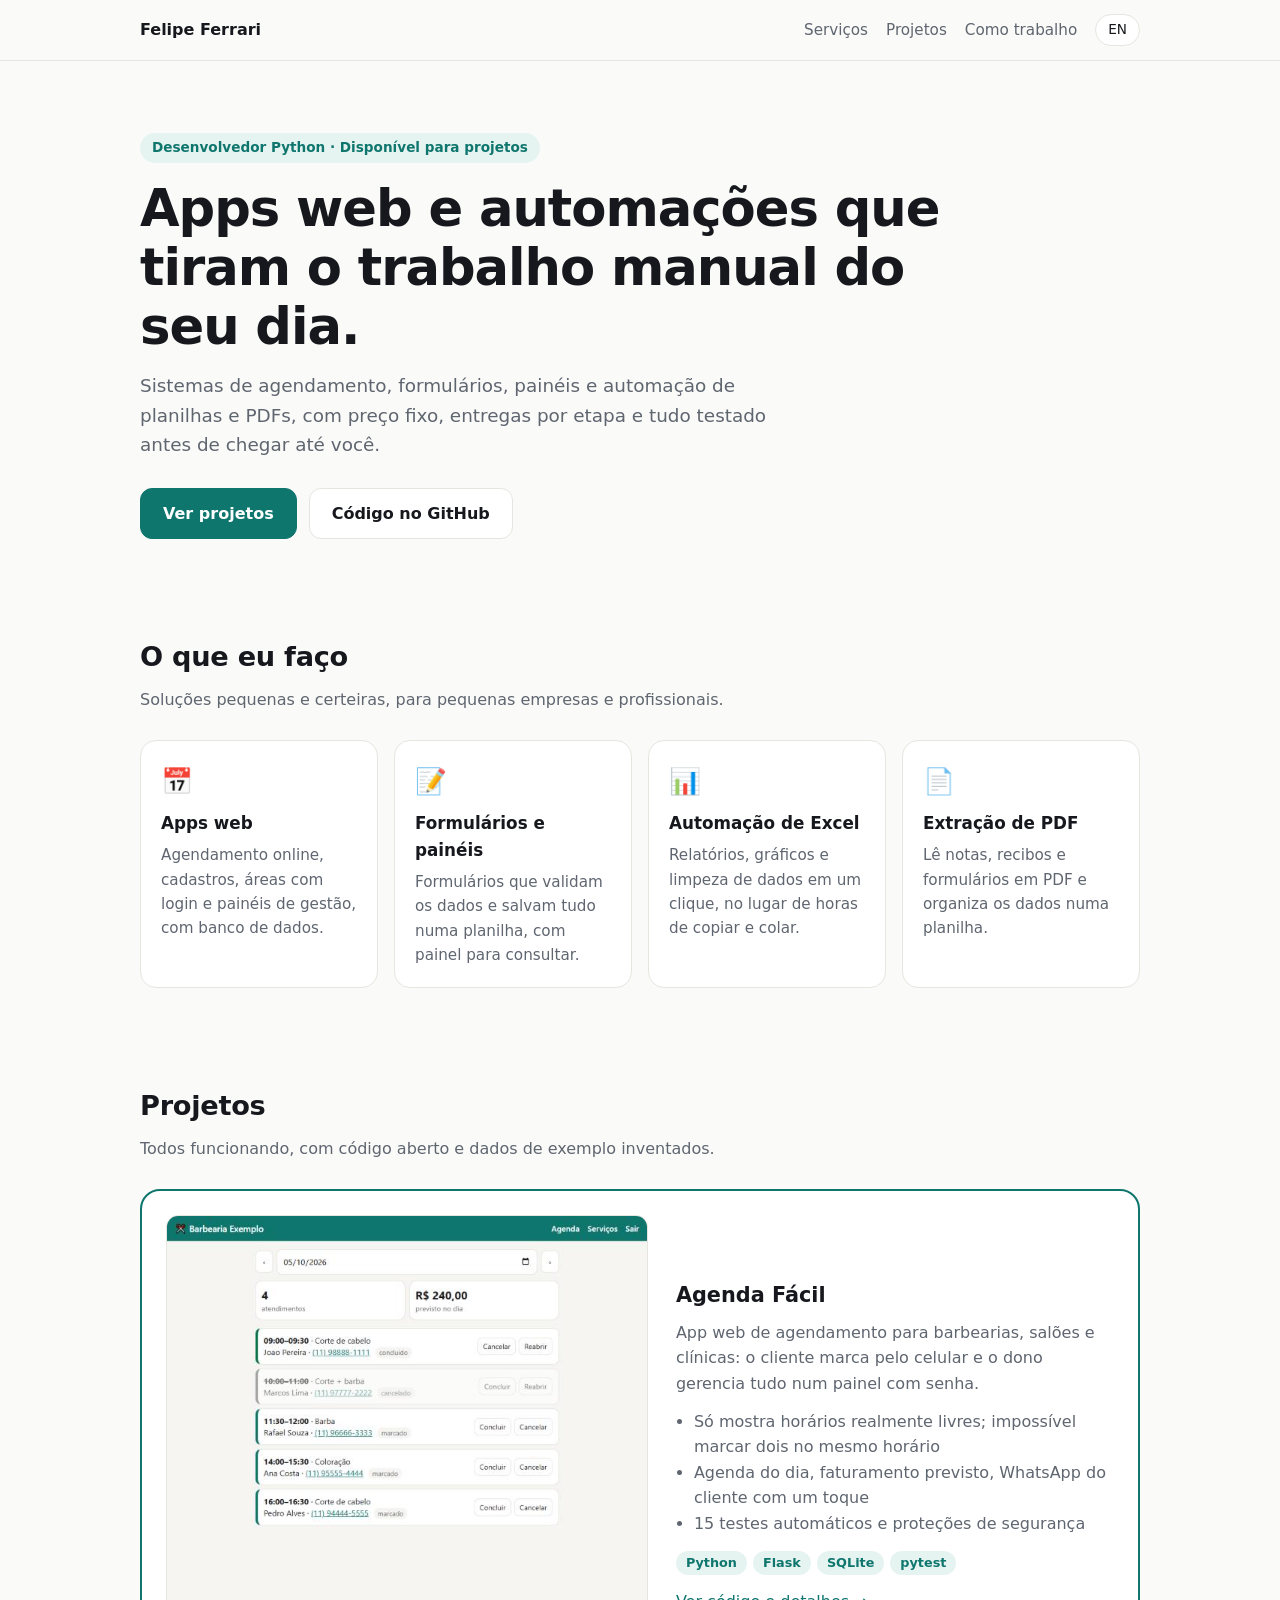
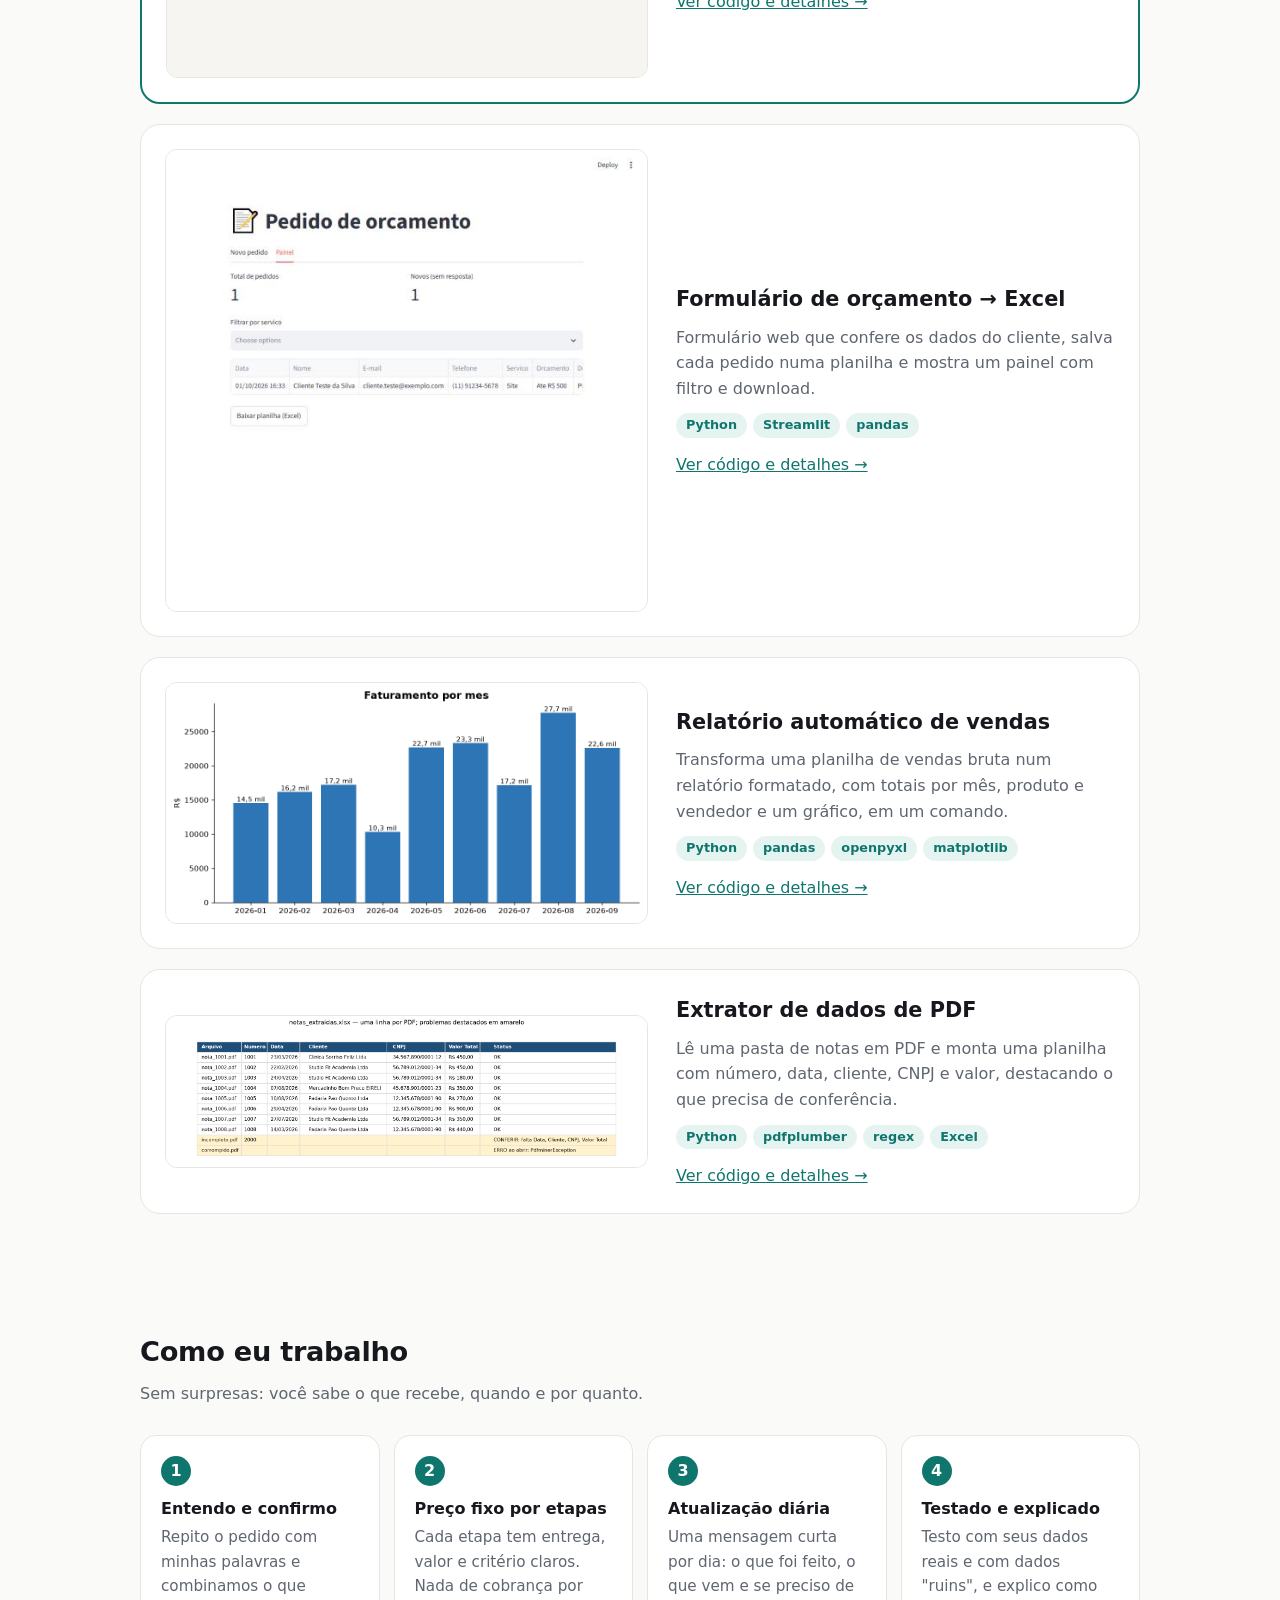
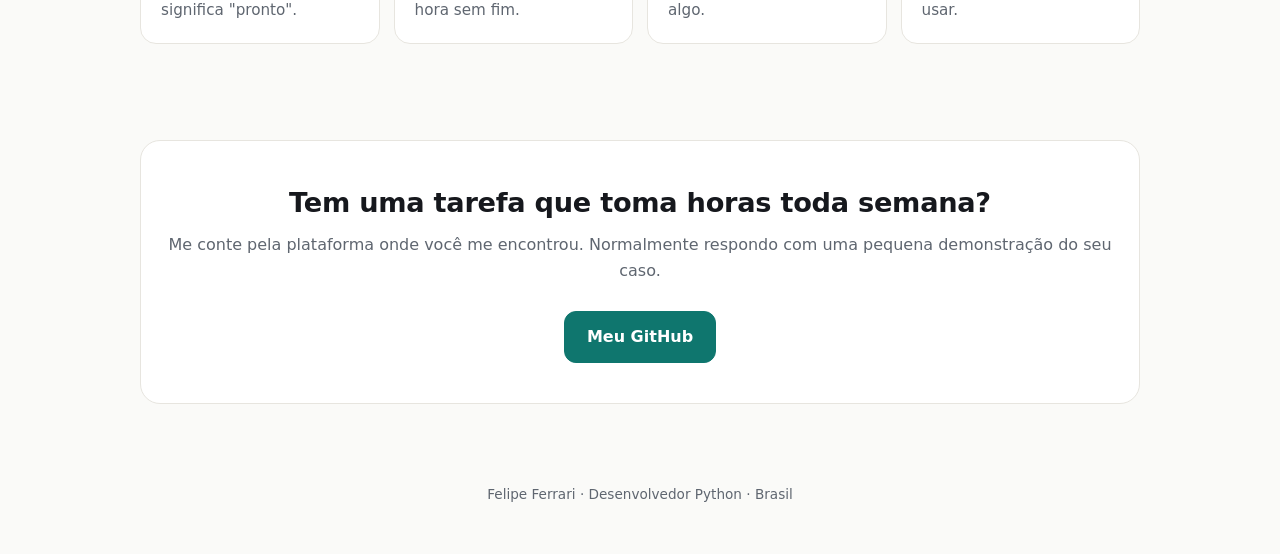
==== index.html @ 302bb850 "Site de portfolio, testes automaticos no GitHub e imagem do projeto 2 Co-Authored-By: Claude Opus 5." ====
<!doctype html>
<html lang="pt-BR">
<head>
  <meta charset="utf-8">
  <meta name="viewport" content="width=device-width, initial-scale=1">
  <title>Felipe Ferrari · Apps web e automações em Python</title>
  <meta name="description" content="Desenvolvedor Python: apps web, sistemas de agendamento, formulários, painéis e automação de Excel e PDF.">
  <meta property="og:title" content="Felipe Ferrari · Apps web e automações em Python">
  <meta property="og:description" content="Apps web, painéis e automações que economizam horas de trabalho manual.">
  <meta property="og:image" content="projeto4-agendamento/imagens/painel.jpg">
  <style>
    :root {
      --fundo: #fafaf8; --cartao: #ffffff; --texto: #16181d; --suave: #5f6670; --borda: #e7e5df;
      --cor: #0f766e; --cor-clara: #e6f4f1;
    }
    @media (prefers-color-scheme: dark) {
      :root { --fundo: #0e1116; --cartao: #161b22; --texto: #e6edf3; --suave: #9aa4af; --borda: #262d36;
              --cor: #2dd4bf; --cor-clara: #12302c; }
    }
    * { box-sizing: border-box; }
    html { scroll-behavior: smooth; }
    body { margin: 0; background: var(--fundo); color: var(--texto); line-height: 1.6;
           font-family: system-ui, -apple-system, "Segoe UI", Roboto, sans-serif; }
    a { color: var(--cor); }
    .largura { max-width: 1040px; margin: 0 auto; padding: 0 20px; }

    nav { position: sticky; top: 0; z-index: 5; background: color-mix(in srgb, var(--fundo) 88%, transparent);
          backdrop-filter: blur(8px); border-bottom: 1px solid var(--borda); }
    nav .largura { display: flex; align-items: center; justify-content: space-between; height: 60px; gap: 12px; }
    .logo { font-weight: 800; text-decoration: none; color: var(--texto); }
    .menu { display: flex; gap: 18px; align-items: center; font-size: .95rem; }
    .menu a { color: var(--suave); text-decoration: none; }
    .menu a:hover { color: var(--texto); }
    .idioma { border: 1px solid var(--borda); background: var(--cartao); color: var(--texto); border-radius: 99px;
              padding: 4px 12px; font: inherit; font-size: .85rem; cursor: pointer; }
    @media (max-width: 640px) { .menu a { display: none; } }

    .hero { padding: 72px 0 48px; }
    .selo { display: inline-block; background: var(--cor-clara); color: var(--cor); font-weight: 600; font-size: .85rem;
            padding: 4px 12px; border-radius: 99px; }
    h1 { font-size: clamp(2rem, 5vw, 3.2rem); line-height: 1.15; margin: 16px 0; letter-spacing: -.02em; max-width: 820px; }
    .hero p { color: var(--suave); font-size: 1.15rem; max-width: 680px; margin: 0 0 28px; }
    .botoes { display: flex; gap: 12px; flex-wrap: wrap; }
    .botao { display: inline-block; padding: 12px 22px; border-radius: 12px; font-weight: 700; text-decoration: none;
             border: 1px solid var(--borda); color: var(--texto); background: var(--cartao); }
    .botao.principal { background: var(--cor); border-color: var(--cor); color: #fff; }
    @media (prefers-color-scheme: dark) { .botao.principal { color: #06201d; } }

    section { padding: 48px 0; }
    h2 { font-size: 1.7rem; margin: 0 0 8px; letter-spacing: -.01em; }
    .sub { color: var(--suave); margin: 0 0 28px; }

    .grade { display: grid; gap: 16px; grid-template-columns: repeat(auto-fit, minmax(230px, 1fr)); }
    .servico { background: var(--cartao); border: 1px solid var(--borda); border-radius: 16px; padding: 20px; }
    .servico .icone { font-size: 1.6rem; }
    .servico h3 { margin: 8px 0 6px; font-size: 1.05rem; }
    .servico p { margin: 0; color: var(--suave); font-size: .95rem; }

    .projeto { display: grid; grid-template-columns: 1.1fr 1fr; gap: 28px; align-items: center; background: var(--cartao);
               border: 1px solid var(--borda); border-radius: 20px; padding: 24px; margin-bottom: 20px; }
    .projeto img { width: 100%; border-radius: 12px; border: 1px solid var(--borda); display: block; background: #fff; }
    .projeto h3 { margin: 0 0 8px; font-size: 1.3rem; }
    .projeto p { color: var(--suave); margin: 0 0 12px; }
    .projeto ul { margin: 0 0 14px; padding-left: 18px; color: var(--suave); }
    .tags { display: flex; flex-wrap: wrap; gap: 6px; margin-bottom: 14px; }
    .tags span { font-size: .8rem; padding: 2px 10px; border-radius: 99px; background: var(--cor-clara); color: var(--cor); font-weight: 600; }
    .destaque { border: 2px solid var(--cor); }
    @media (max-width: 760px) { .projeto { grid-template-columns: 1fr; } }

    .passos { counter-reset: passo; display: grid; gap: 14px; grid-template-columns: repeat(auto-fit, minmax(220px, 1fr)); }
    .passo { background: var(--cartao); border: 1px solid var(--borda); border-radius: 16px; padding: 20px; }
    .passo::before { counter-increment: passo; content: counter(passo); display: inline-grid; place-items: center;
                     width: 30px; height: 30px; border-radius: 50%; background: var(--cor); color: #fff; font-weight: 800; }
    .passo h3 { margin: 10px 0 4px; font-size: 1rem; }
    .passo p { margin: 0; color: var(--suave); font-size: .95rem; }

    .contato { text-align: center; background: var(--cartao); border: 1px solid var(--borda); border-radius: 20px; padding: 40px 20px; }
    footer { color: var(--suave); text-align: center; font-size: .85rem; padding: 32px 0 48px; }

    [data-en] { display: none; }
    html[lang="en"] [data-pt] { display: none; }
    html[lang="en"] [data-en] { display: revert; }
  </style>
</head>
<body>
  <nav>
    <div class="largura">
      <a class="logo" href="#">Felipe Ferrari</a>
      <div class="menu">
        <a href="#servicos"><span data-pt>Serviços</span><span data-en>Services</span></a>
        <a href="#projetos"><span data-pt>Projetos</span><span data-en>Projects</span></a>
        <a href="#como"><span data-pt>Como trabalho</span><span data-en>How I work</span></a>
        <button class="idioma" id="idioma" aria-label="Mudar idioma / Change language">EN</button>
      </div>
    </div>
  </nav>

  <header class="hero">
    <div class="largura">
      <span class="selo"><span data-pt>Desenvolvedor Python · Disponível para projetos</span><span data-en>Python Developer · Available for projects</span></span>
      <h1>
        <span data-pt>Apps web e automações que tiram o trabalho manual do seu dia.</span>
        <span data-en>Web apps and automations that take manual work off your plate.</span>
      </h1>
      <p>
        <span data-pt>Sistemas de agendamento, formulários, painéis e automação de planilhas e PDFs, com preço fixo, entregas por etapa e tudo testado antes de chegar até você.</span>
        <span data-en>Booking systems, forms, dashboards and spreadsheet/PDF automation, with fixed prices, milestone deliveries and everything tested before it reaches you.</span>
      </p>
      <div class="botoes">
        <a class="botao principal" href="#projetos"><span data-pt>Ver projetos</span><span data-en>See projects</span></a>
        <a class="botao" href="https://github.com/Fe262/python-automation-portfolio"><span data-pt>Código no GitHub</span><span data-en>Code on GitHub</span></a>
      </div>
    </div>
  </header>

  <section id="servicos">
    <div class="largura">
      <h2><span data-pt>O que eu faço</span><span data-en>What I build</span></h2>
      <p class="sub"><span data-pt>Soluções pequenas e certeiras, para pequenas empresas e profissionais.</span><span data-en>Focused solutions for small businesses and professionals.</span></p>
      <div class="grade">
        <div class="servico"><div class="icone">📅</div>
          <h3><span data-pt>Apps web</span><span data-en>Web apps</span></h3>
          <p><span data-pt>Agendamento online, cadastros, áreas com login e painéis de gestão, com banco de dados.</span><span data-en>Online booking, records, login areas and management dashboards, with a database.</span></p></div>
        <div class="servico"><div class="icone">📝</div>
          <h3><span data-pt>Formulários e painéis</span><span data-en>Forms & dashboards</span></h3>
          <p><span data-pt>Formulários que validam os dados e salvam tudo numa planilha, com painel para consultar.</span><span data-en>Forms that validate input and save to a spreadsheet, with a dashboard to browse it.</span></p></div>
        <div class="servico"><div class="icone">📊</div>
          <h3><span data-pt>Automação de Excel</span><span data-en>Excel automation</span></h3>
          <p><span data-pt>Relatórios, gráficos e limpeza de dados em um clique, no lugar de horas de copiar e colar.</span><span data-en>Reports, charts and data cleaning in one click instead of hours of copy-paste.</span></p></div>
        <div class="servico"><div class="icone">📄</div>
          <h3><span data-pt>Extração de PDF</span><span data-en>PDF extraction</span></h3>
          <p><span data-pt>Lê notas, recibos e formulários em PDF e organiza os dados numa planilha.</span><span data-en>Reads invoices, receipts and forms in PDF and organizes the data in a spreadsheet.</span></p></div>
      </div>
    </div>
  </section>

  <section id="projetos">
    <div class="largura">
      <h2><span data-pt>Projetos</span><span data-en>Projects</span></h2>
      <p class="sub"><span data-pt>Todos funcionando, com código aberto e dados de exemplo inventados.</span><span data-en>All working, open source, with fake sample data.</span></p>

      <article class="projeto destaque">
        <img src="projeto4-agendamento/imagens/painel.jpg" alt="Painel do app de agendamento" loading="lazy">
        <div>
          <h3>Agenda Fácil</h3>
          <p><span data-pt>App web de agendamento para barbearias, salões e clínicas: o cliente marca pelo celular e o dono gerencia tudo num painel com senha.</span><span data-en>Booking web app for barbershops, salons and clinics: customers book from their phone, the owner manages everything in a password-protected dashboard.</span></p>
          <ul>
            <li><span data-pt>Só mostra horários realmente livres; impossível marcar dois no mesmo horário</span><span data-en>Shows only truly free slots; double booking is impossible</span></li>
            <li><span data-pt>Agenda do dia, faturamento previsto, WhatsApp do cliente com um toque</span><span data-en>Daily agenda, expected revenue, one-tap WhatsApp to customers</span></li>
            <li><span data-pt>15 testes automáticos e proteções de segurança</span><span data-en>15 automated tests and security protections</span></li>
          </ul>
          <div class="tags"><span>Python</span><span>Flask</span><span>SQLite</span><span>pytest</span></div>
          <a href="https://github.com/Fe262/python-automation-portfolio/tree/main/projeto4-agendamento"><span data-pt>Ver código e detalhes →</span><span data-en>See code and details →</span></a>
        </div>
      </article>

      <article class="projeto">
        <img src="projeto3-formulario/imagens/painel.jpg" alt="Painel de pedidos de orçamento" loading="lazy">
        <div>
          <h3><span data-pt>Formulário de orçamento → Excel</span><span data-en>Quote Request Form → Excel</span></h3>
          <p><span data-pt>Formulário web que confere os dados do cliente, salva cada pedido numa planilha e mostra um painel com filtro e download.</span><span data-en>Web form that validates customer data, saves each request to a spreadsheet and shows a dashboard with filters and download.</span></p>
          <div class="tags"><span>Python</span><span>Streamlit</span><span>pandas</span></div>
          <a href="https://github.com/Fe262/python-automation-portfolio/tree/main/projeto3-formulario"><span data-pt>Ver código e detalhes →</span><span data-en>See code and details →</span></a>
        </div>
      </article>

      <article class="projeto">
        <img src="projeto1-relatorio-planilha/imagens/grafico_mensal.png" alt="Gráfico de faturamento mensal" loading="lazy">
        <div>
          <h3><span data-pt>Relatório automático de vendas</span><span data-en>Automatic Sales Report</span></h3>
          <p><span data-pt>Transforma uma planilha de vendas bruta num relatório formatado, com totais por mês, produto e vendedor e um gráfico, em um comando.</span><span data-en>Turns a raw sales sheet into a formatted report with totals by month, product and salesperson plus a chart, in one command.</span></p>
          <div class="tags"><span>Python</span><span>pandas</span><span>openpyxl</span><span>matplotlib</span></div>
          <a href="https://github.com/Fe262/python-automation-portfolio/tree/main/projeto1-relatorio-planilha"><span data-pt>Ver código e detalhes →</span><span data-en>See code and details →</span></a>
        </div>
      </article>

      <article class="projeto">
        <img src="projeto2-extrator-pdf/imagens/resultado.png" alt="Planilha gerada a partir de PDFs" loading="lazy">
        <div>
          <h3><span data-pt>Extrator de dados de PDF</span><span data-en>PDF Invoice Data Extractor</span></h3>
          <p><span data-pt>Lê uma pasta de notas em PDF e monta uma planilha com número, data, cliente, CNPJ e valor, destacando o que precisa de conferência.</span><span data-en>Reads a folder of PDF invoices and builds a spreadsheet with number, date, client, tax ID and amount, flagging anything that needs checking.</span></p>
          <div class="tags"><span>Python</span><span>pdfplumber</span><span>regex</span><span>Excel</span></div>
          <a href="https://github.com/Fe262/python-automation-portfolio/tree/main/projeto2-extrator-pdf"><span data-pt>Ver código e detalhes →</span><span data-en>See code and details →</span></a>
        </div>
      </article>
    </div>
  </section>

  <section id="como">
    <div class="largura">
      <h2><span data-pt>Como eu trabalho</span><span data-en>How I work</span></h2>
      <p class="sub"><span data-pt>Sem surpresas: você sabe o que recebe, quando e por quanto.</span><span data-en>No surprises: you know what you get, when, and for how much.</span></p>
      <div class="passos">
        <div class="passo"><h3><span data-pt>Entendo e confirmo</span><span data-en>I understand and confirm</span></h3>
          <p><span data-pt>Repito o pedido com minhas palavras e combinamos o que significa "pronto".</span><span data-en>I restate the task in my own words and we agree on what "done" means.</span></p></div>
        <div class="passo"><h3><span data-pt>Preço fixo por etapas</span><span data-en>Fixed-price milestones</span></h3>
          <p><span data-pt>Cada etapa tem entrega, valor e critério claros. Nada de cobrança por hora sem fim.</span><span data-en>Each milestone has a clear deliverable, price and acceptance criteria.</span></p></div>
        <div class="passo"><h3><span data-pt>Atualização diária</span><span data-en>Daily updates</span></h3>
          <p><span data-pt>Uma mensagem curta por dia: o que foi feito, o que vem e se preciso de algo.</span><span data-en>A short message every day: what's done, what's next, and if I need anything.</span></p></div>
        <div class="passo"><h3><span data-pt>Testado e explicado</span><span data-en>Tested and explained</span></h3>
          <p><span data-pt>Testo com seus dados reais e com dados "ruins", e explico como usar.</span><span data-en>I test with your real data and with "bad" data, and explain how to use it.</span></p></div>
      </div>
    </div>
  </section>

  <section>
    <div class="largura">
      <div class="contato">
        <h2><span data-pt>Tem uma tarefa que toma horas toda semana?</span><span data-en>Got a task that eats hours every week?</span></h2>
        <p class="sub"><span data-pt>Me conte pela plataforma onde você me encontrou. Normalmente respondo com uma pequena demonstração do seu caso.</span><span data-en>Tell me through the platform where you found me. I usually reply with a small demo of your case.</span></p>
        <a class="botao principal" href="https://github.com/Fe262"><span data-pt>Meu GitHub</span><span data-en>My GitHub</span></a>
      </div>
    </div>
  </section>

  <footer>
    <span data-pt>Felipe Ferrari · Desenvolvedor Python · Brasil</span><span data-en>Felipe Ferrari · Python Developer · Brazil</span>
  </footer>

  <script>
    // Troca PT <-> EN e lembra a escolha (abre em ingles automaticamente com ?lang=en)
    const raiz = document.documentElement, botao = document.getElementById("idioma");
    const aplicar = (lang) => { raiz.lang = lang === "en" ? "en" : "pt-BR"; botao.textContent = lang === "en" ? "PT" : "EN"; };
    let inicial = new URLSearchParams(location.search).get("lang");
    try { inicial = inicial || localStorage.getItem("idioma"); } catch (e) {}
    aplicar(inicial || "pt");
    botao.addEventListener("click", () => {
      const novo = raiz.lang === "en" ? "pt" : "en";
      aplicar(novo);
      try { localStorage.setItem("idioma", novo); } catch (e) {}
    });
  </script>
</body>
</html>
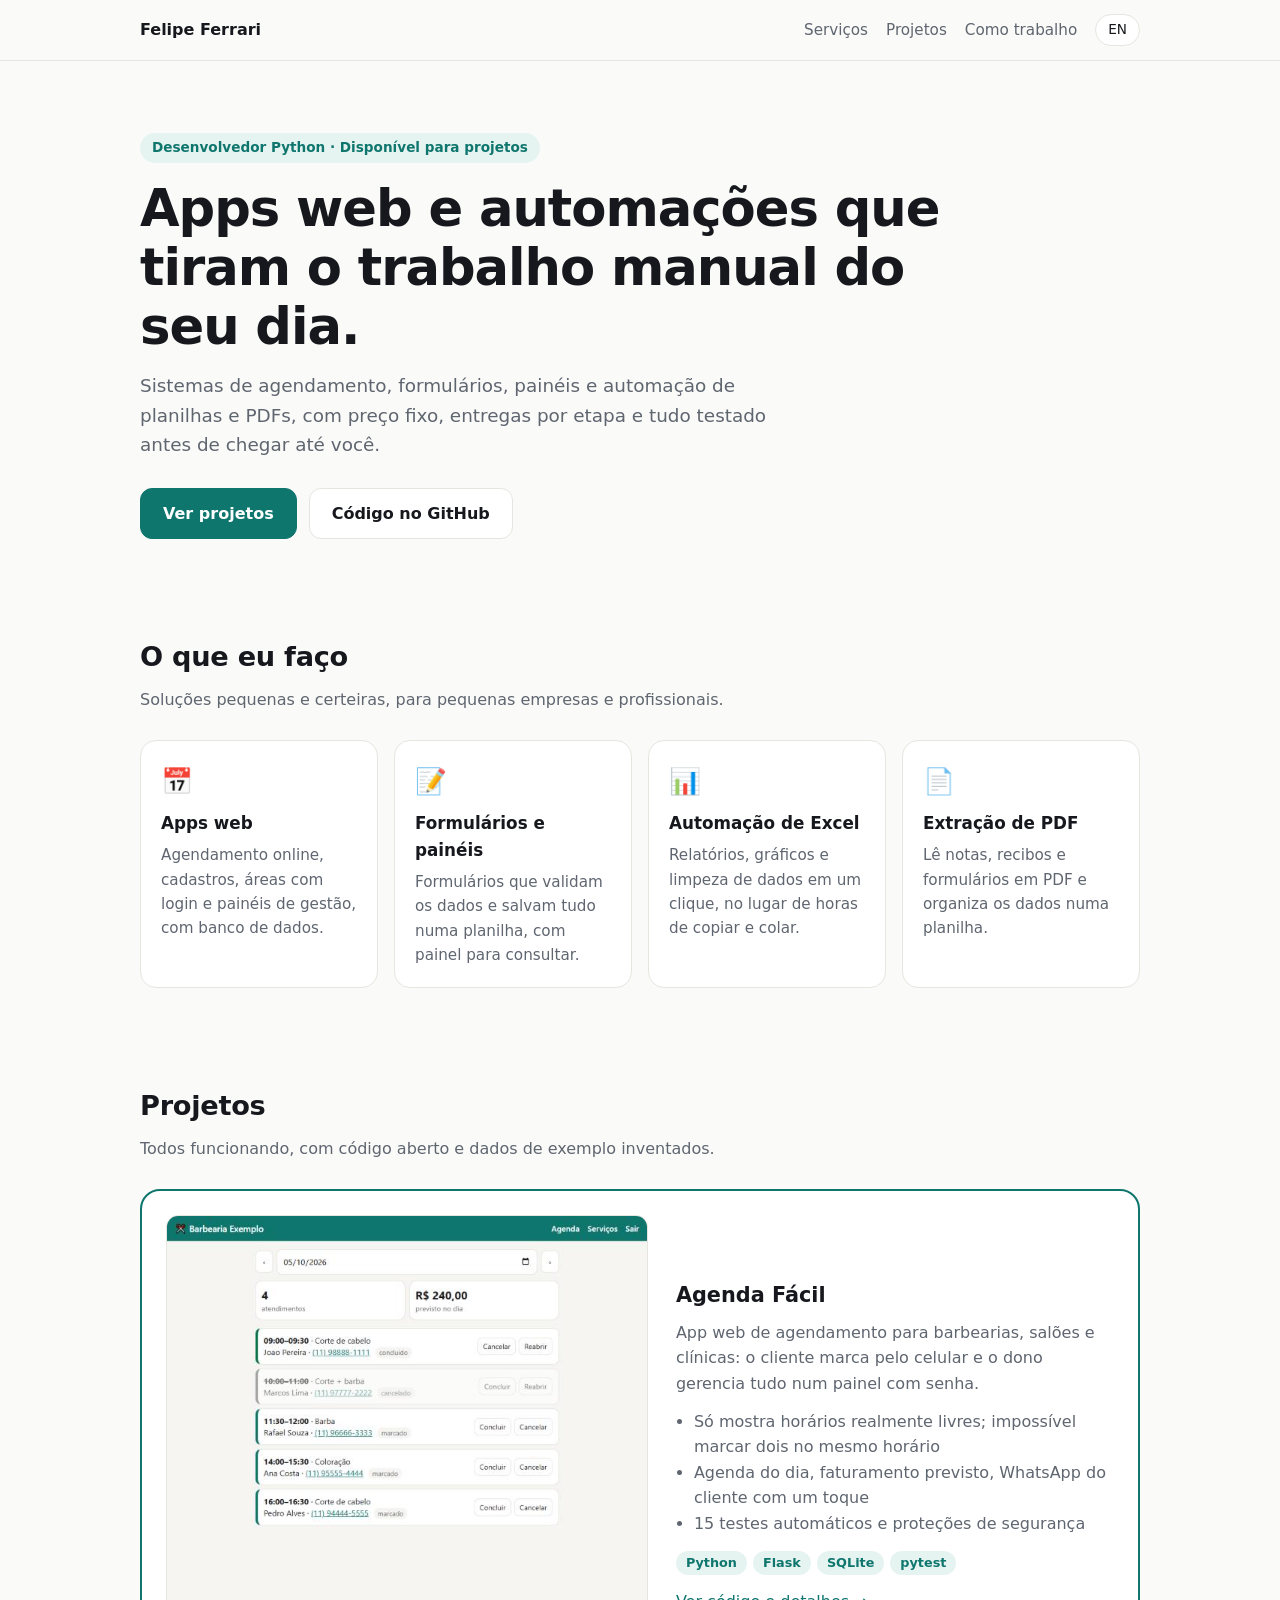
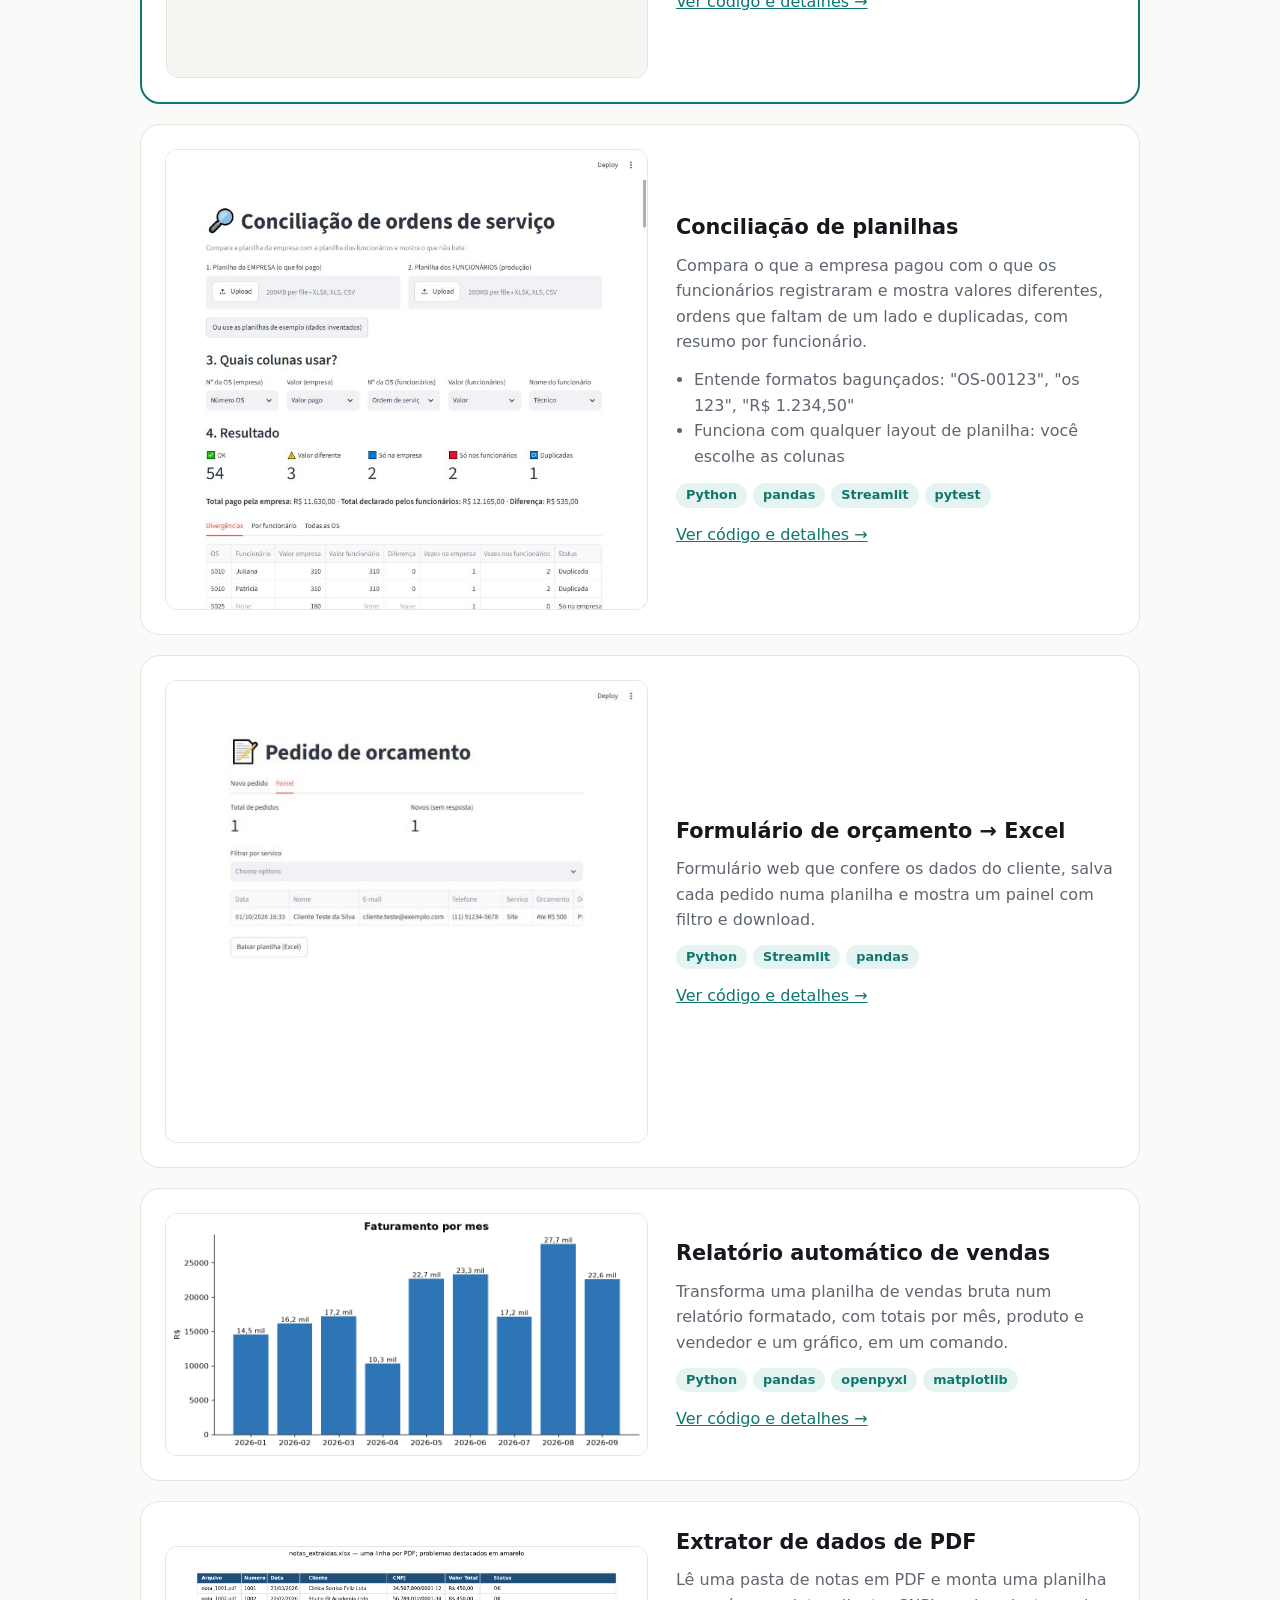
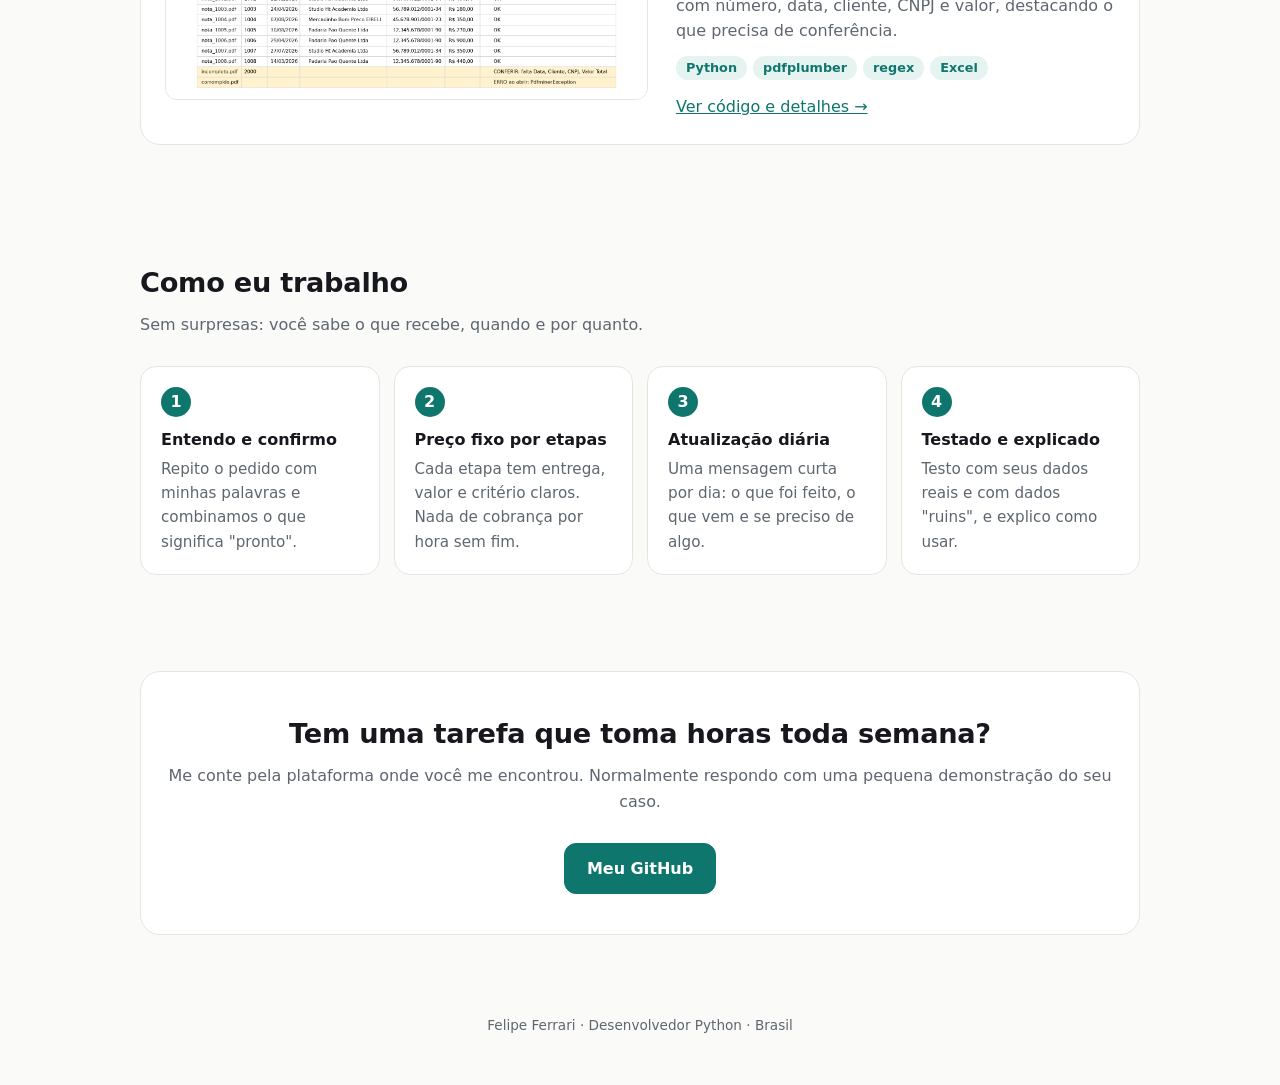
==== commit 610f3055: "Projeto 6: conciliacao de planilhas (pandas + Streamlit, 8 testes) Co-Authored-By: Claude Opus 5.5 <" ====
--- a/index.html
+++ b/index.html
@@ -155,6 +155,20 @@
       </article>
 
       <article class="projeto">
+        <img src="projeto6-conciliacao/imagens/app.jpg" alt="App de conciliação de planilhas" loading="lazy">
+        <div>
+          <h3><span data-pt>Conciliação de planilhas</span><span data-en>Spreadsheet Reconciliation</span></h3>
+          <p><span data-pt>Compara o que a empresa pagou com o que os funcionários registraram e mostra valores diferentes, ordens que faltam de um lado e duplicadas, com resumo por funcionário.</span><span data-en>Compares what the company paid with what employees reported and shows mismatched amounts, missing orders and duplicates, with a per-employee summary.</span></p>
+          <ul>
+            <li><span data-pt>Entende formatos bagunçados: "OS-00123", "os 123", "R$ 1.234,50"</span><span data-en>Handles messy formats: "OS-00123", "os 123", "R$ 1.234,50"</span></li>
+            <li><span data-pt>Funciona com qualquer layout de planilha: você escolhe as colunas</span><span data-en>Works with any spreadsheet layout: you pick the columns</span></li>
+          </ul>
+          <div class="tags"><span>Python</span><span>pandas</span><span>Streamlit</span><span>pytest</span></div>
+          <a href="https://github.com/Fe262/python-automation-portfolio/tree/main/projeto6-conciliacao"><span data-pt>Ver código e detalhes →</span><span data-en>See code and details →</span></a>
+        </div>
+      </article>
+
+      <article class="projeto">
         <img src="projeto3-formulario/imagens/painel.jpg" alt="Painel de pedidos de orçamento" loading="lazy">
         <div>
           <h3><span data-pt>Formulário de orçamento → Excel</span><span data-en>Quote Request Form → Excel</span></h3>
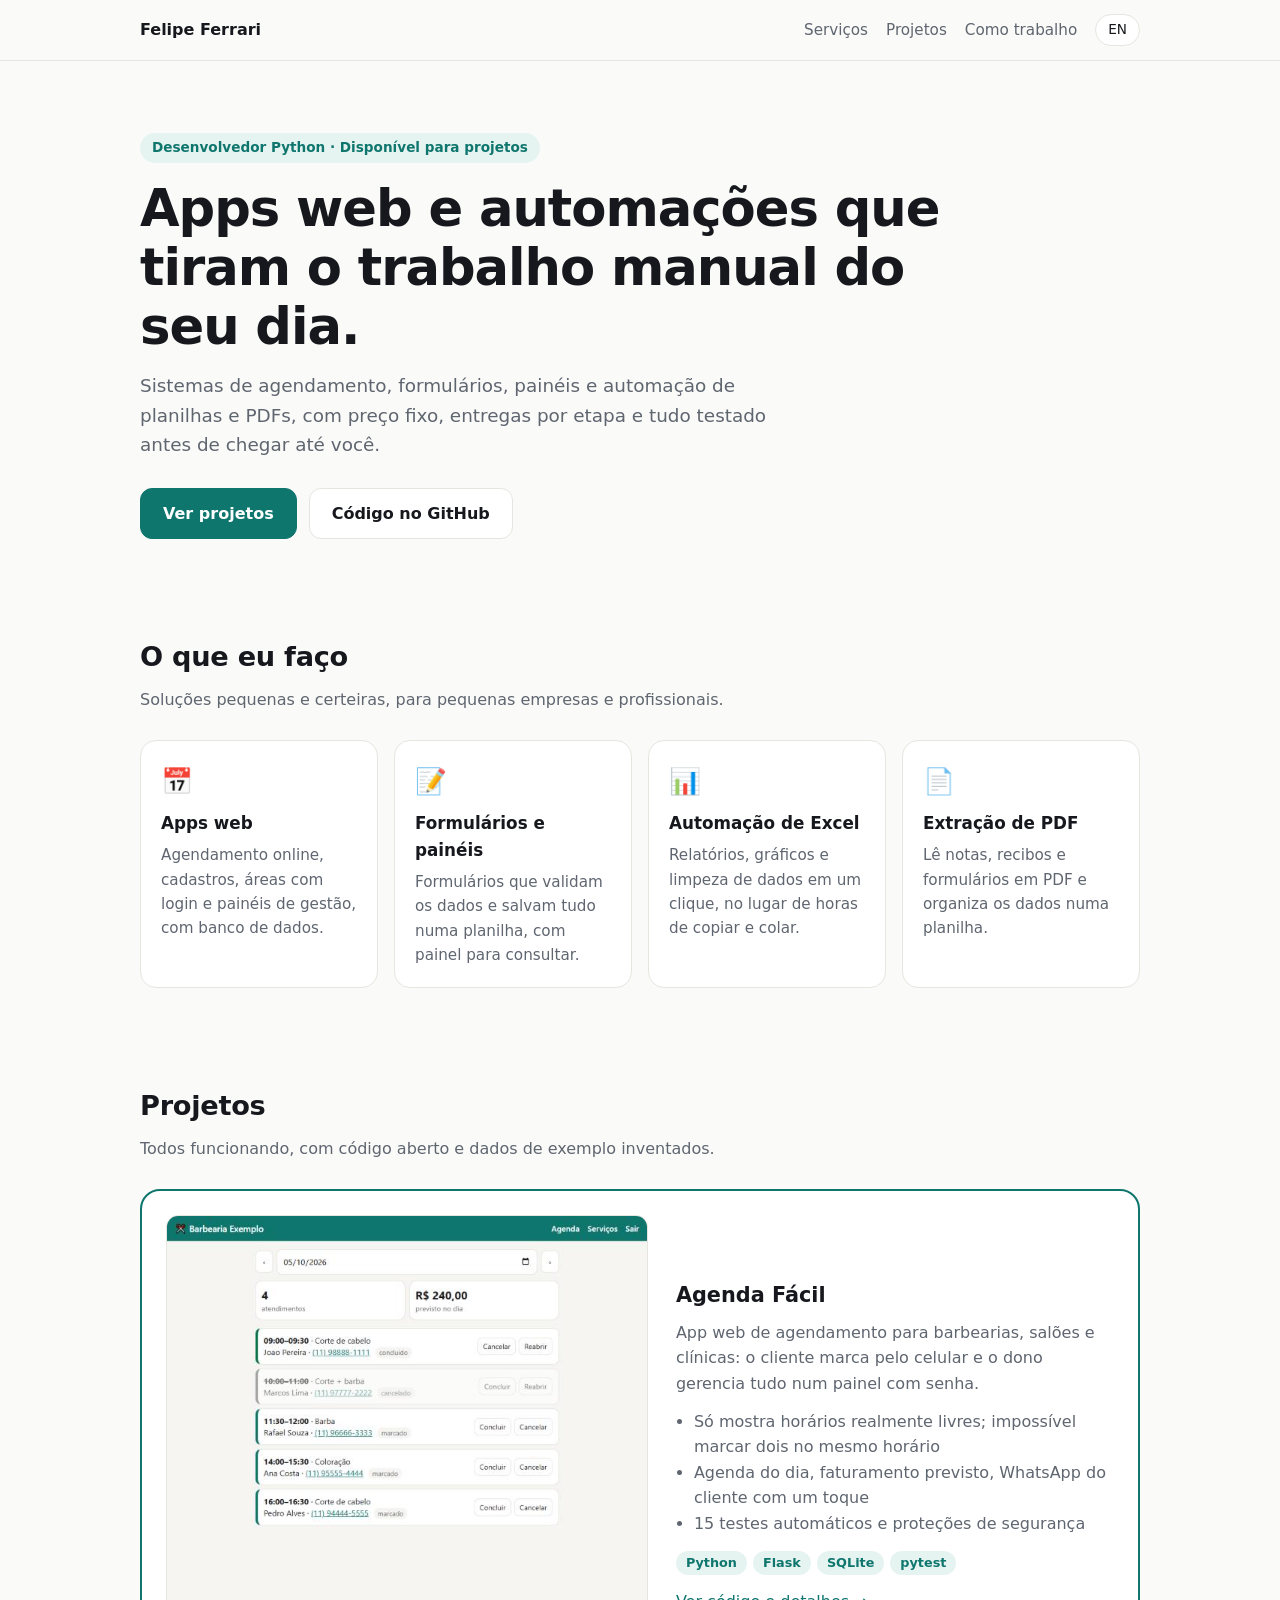
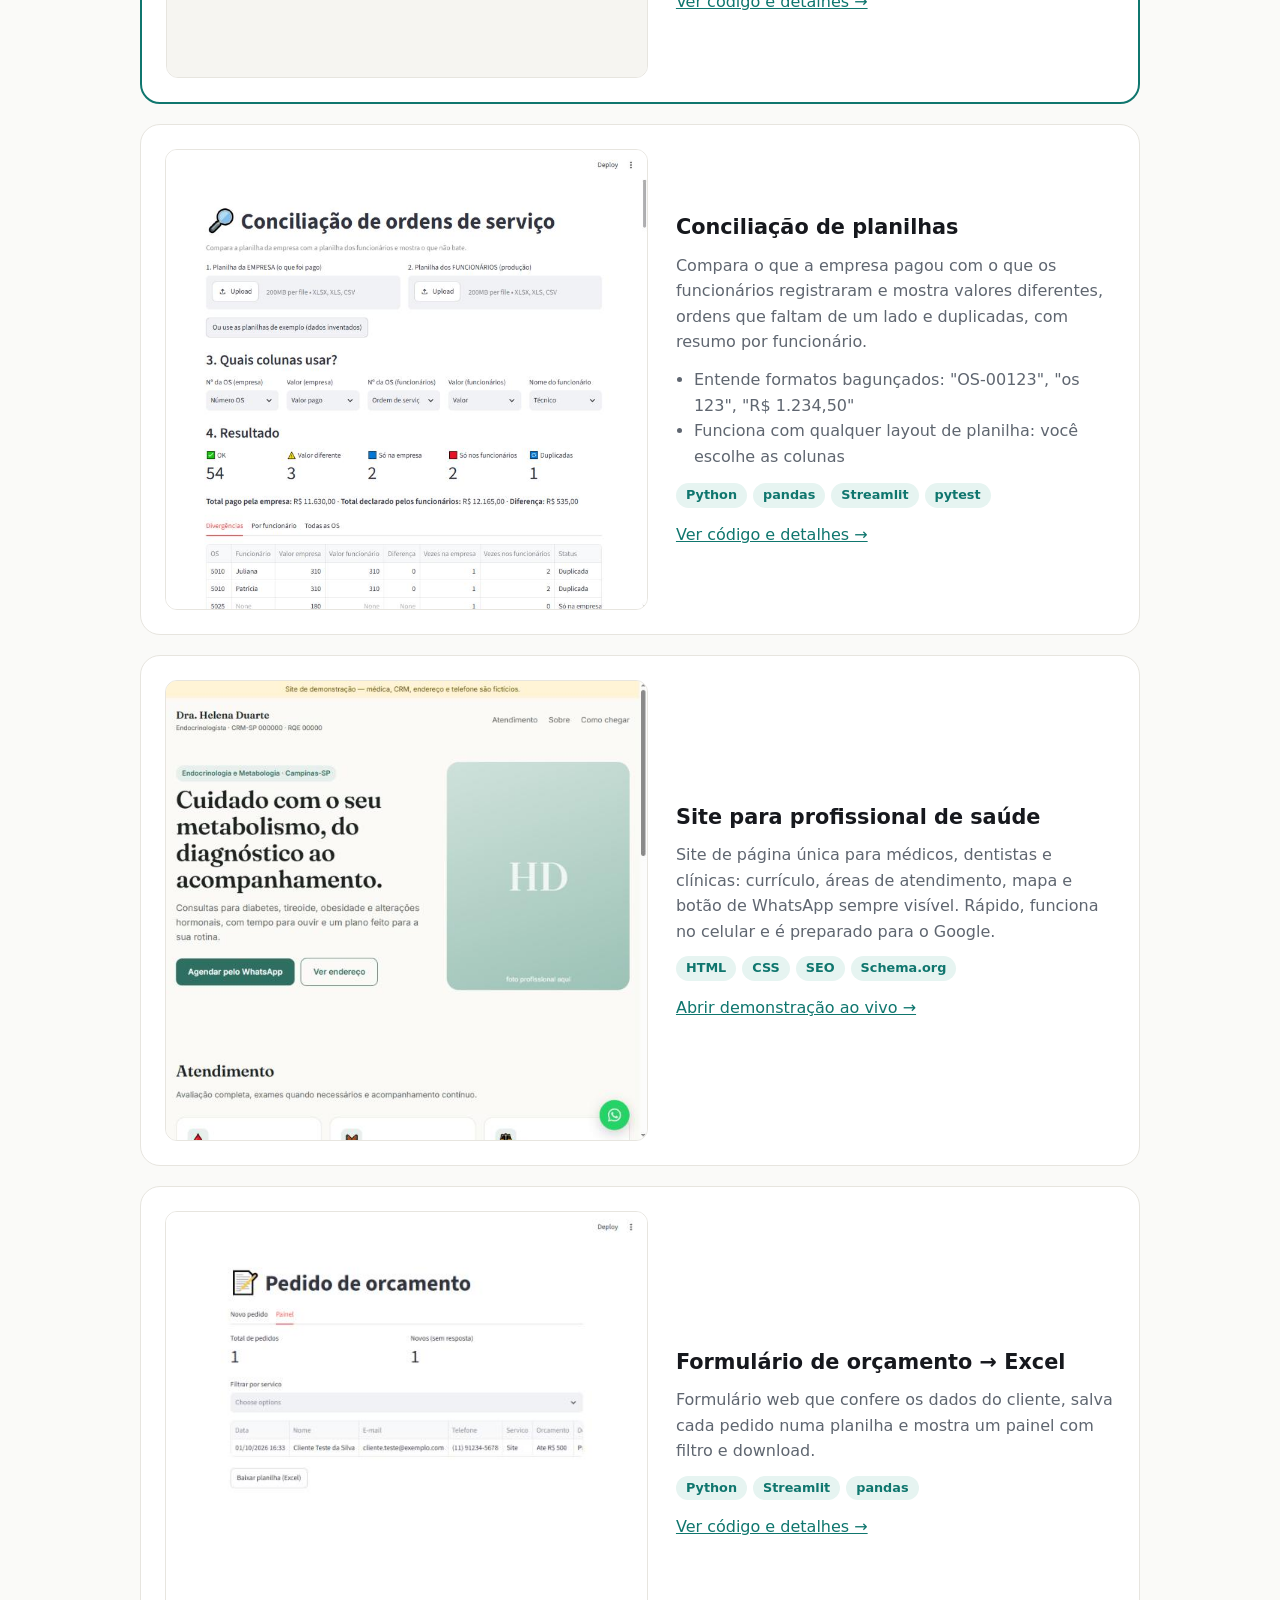
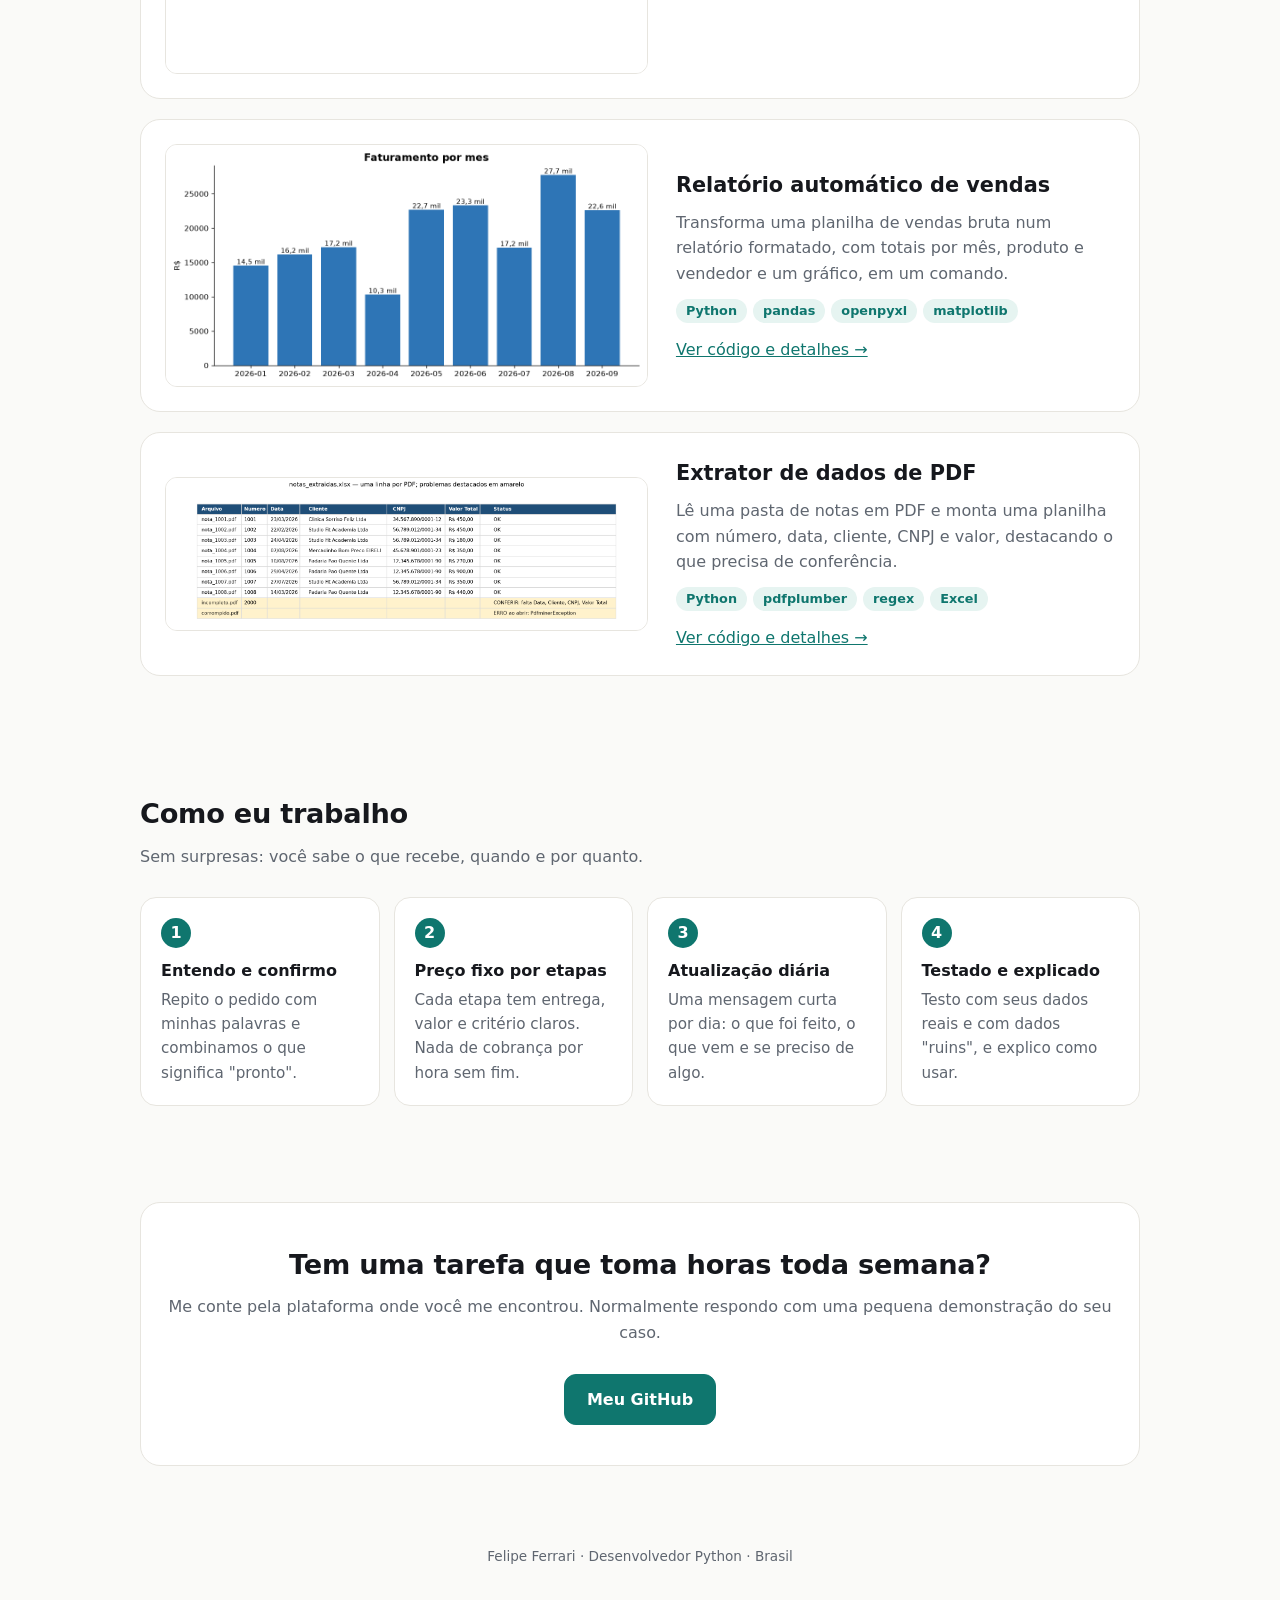
==== commit b33e51f4: "Demo ao vivo: site de pagina unica para profissional de saude Co-Authored-By: Claude Opus 5.5 <norep" ====
--- a/index.html
+++ b/index.html
@@ -169,6 +169,16 @@
       </article>
 
       <article class="projeto">
+        <img src="demos/site-medico/preview.jpg" alt="Site de página única para profissional de saúde" loading="lazy">
+        <div>
+          <h3><span data-pt>Site para profissional de saúde</span><span data-en>One-Page Site for Health Professionals</span></h3>
+          <p><span data-pt>Site de página única para médicos, dentistas e clínicas: currículo, áreas de atendimento, mapa e botão de WhatsApp sempre visível. Rápido, funciona no celular e é preparado para o Google.</span><span data-en>One-page site for doctors, dentists and clinics: résumé, services, map and an always-visible WhatsApp button. Fast, mobile-first and Google-ready.</span></p>
+          <div class="tags"><span>HTML</span><span>CSS</span><span>SEO</span><span>Schema.org</span></div>
+          <a href="demos/site-medico/"><span data-pt>Abrir demonstração ao vivo →</span><span data-en>Open live demo →</span></a>
+        </div>
+      </article>
+
+      <article class="projeto">
         <img src="projeto3-formulario/imagens/painel.jpg" alt="Painel de pedidos de orçamento" loading="lazy">
         <div>
           <h3><span data-pt>Formulário de orçamento → Excel</span><span data-en>Quote Request Form → Excel</span></h3>
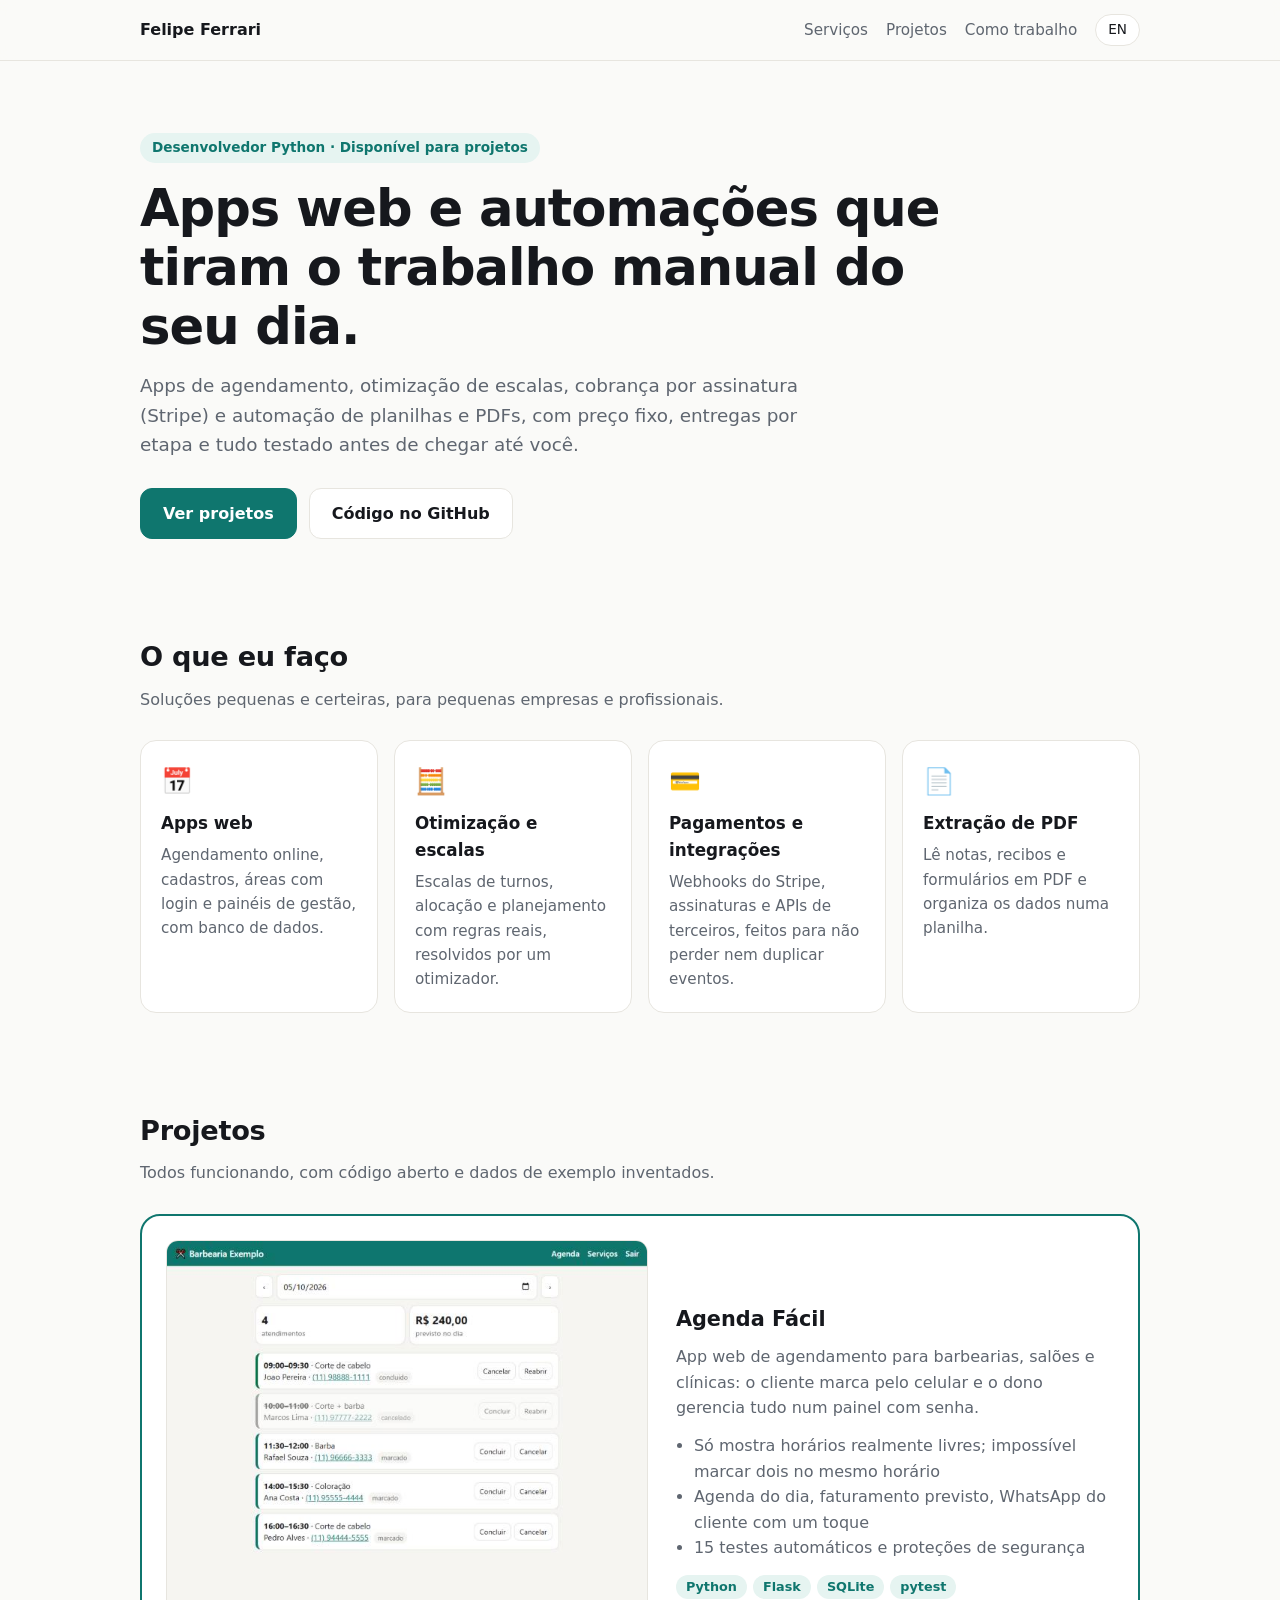
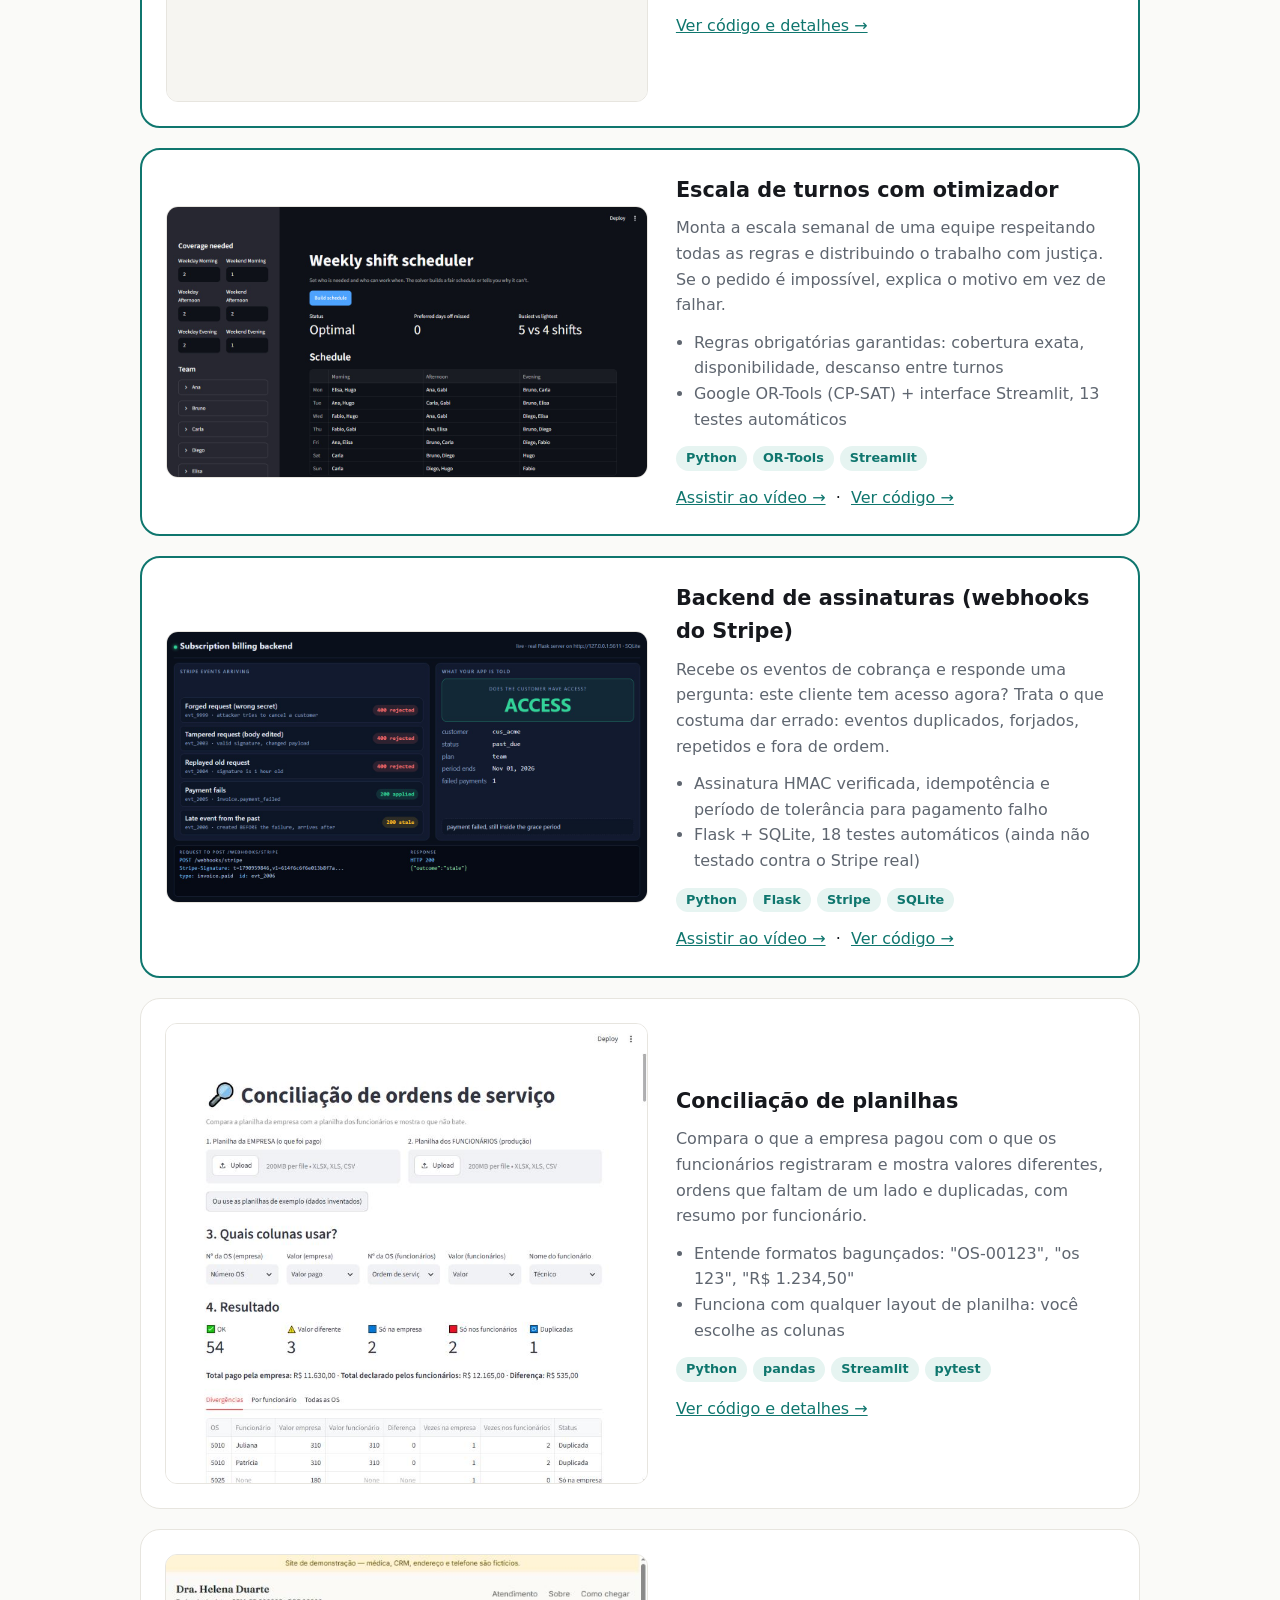
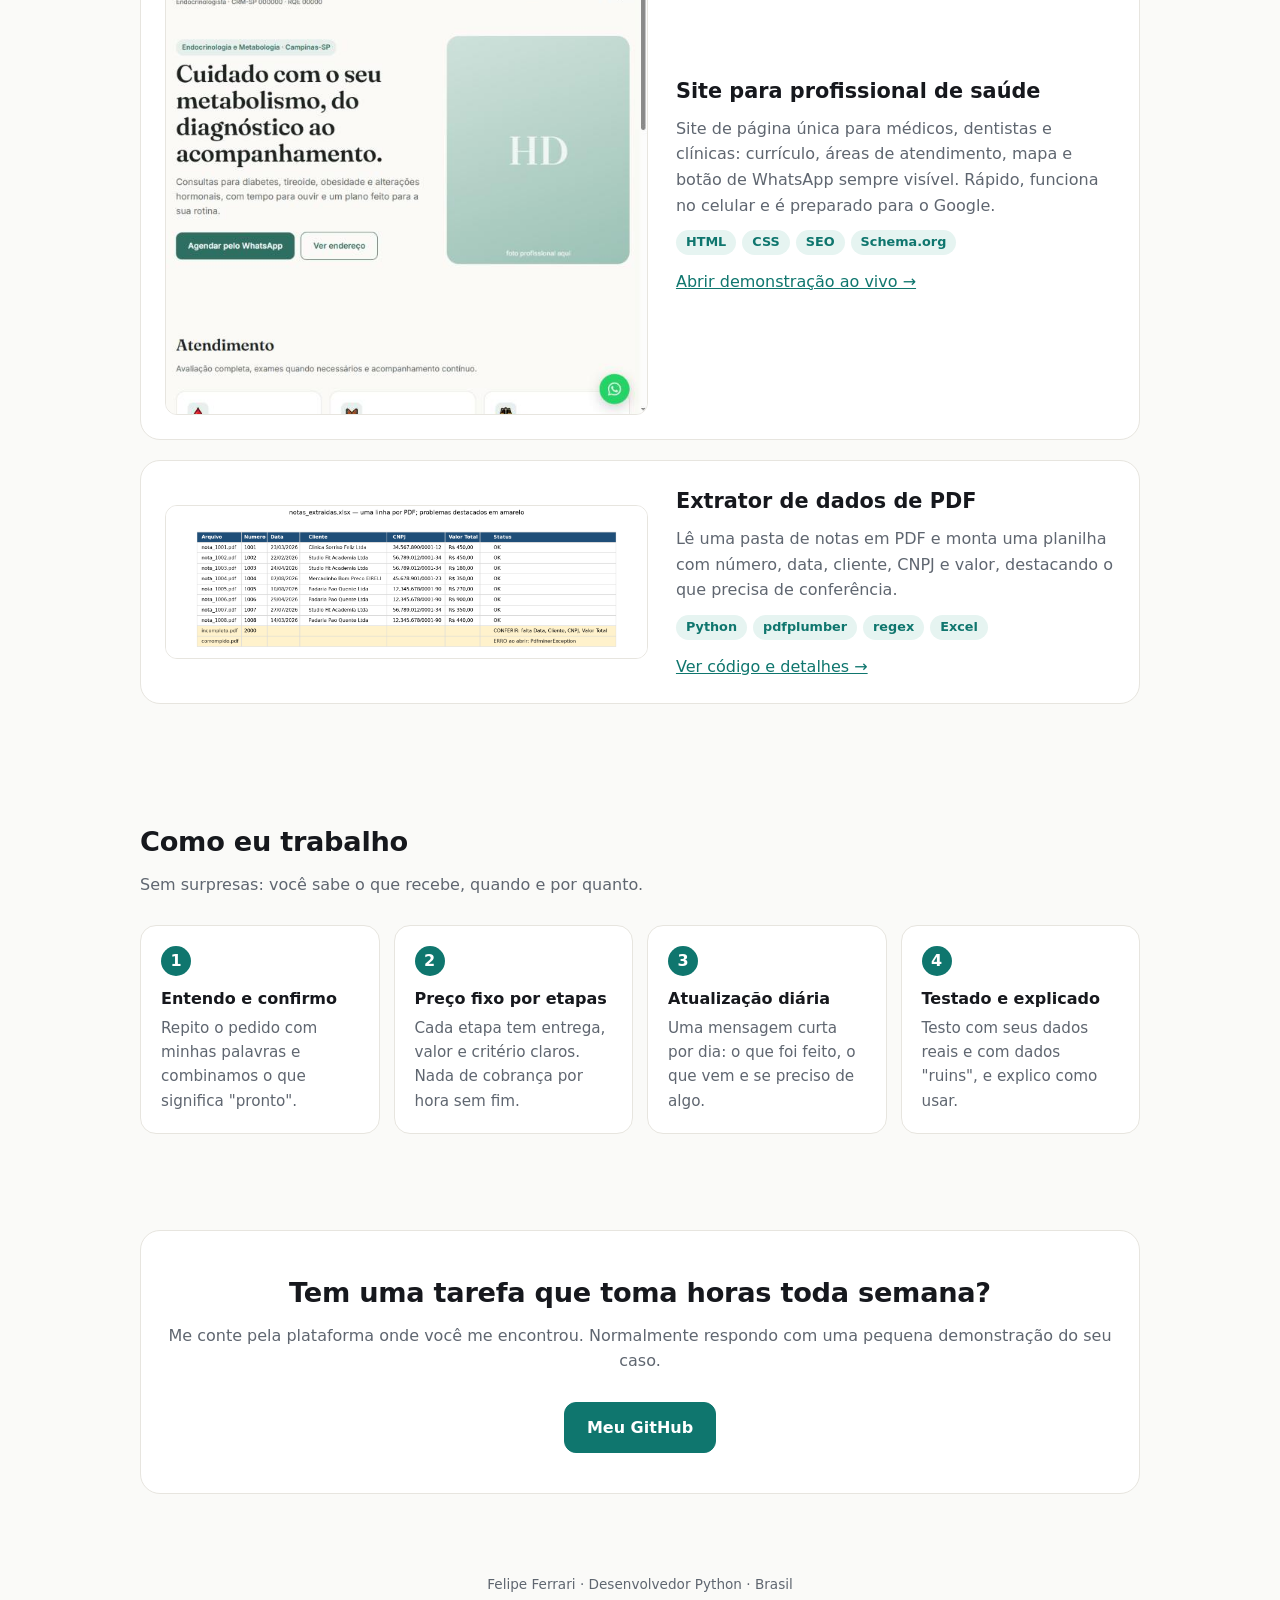
==== commit cac68f0e: "Portfolio v2: shift optimizer, Stripe billing backend, demo videos Add two projects aimed at demand " ====
--- a/index.html
+++ b/index.html
@@ -4,7 +4,7 @@
   <meta charset="utf-8">
   <meta name="viewport" content="width=device-width, initial-scale=1">
   <title>Felipe Ferrari · Apps web e automações em Python</title>
-  <meta name="description" content="Desenvolvedor Python: apps web, sistemas de agendamento, formulários, painéis e automação de Excel e PDF.">
+  <meta name="description" content="Desenvolvedor Python: apps web, otimização de escalas, cobrança por assinatura com Stripe, conciliação de planilhas e extração de PDF.">
   <meta property="og:title" content="Felipe Ferrari · Apps web e automações em Python">
   <meta property="og:description" content="Apps web, painéis e automações que economizam horas de trabalho manual.">
   <meta property="og:image" content="projeto4-agendamento/imagens/painel.jpg">
@@ -103,8 +103,8 @@
         <span data-en>Web apps and automations that take manual work off your plate.</span>
       </h1>
       <p>
-        <span data-pt>Sistemas de agendamento, formulários, painéis e automação de planilhas e PDFs, com preço fixo, entregas por etapa e tudo testado antes de chegar até você.</span>
-        <span data-en>Booking systems, forms, dashboards and spreadsheet/PDF automation, with fixed prices, milestone deliveries and everything tested before it reaches you.</span>
+        <span data-pt>Apps de agendamento, otimização de escalas, cobrança por assinatura (Stripe) e automação de planilhas e PDFs, com preço fixo, entregas por etapa e tudo testado antes de chegar até você.</span>
+        <span data-en>Booking apps, shift optimization, subscription billing (Stripe) and spreadsheet/PDF automation, with fixed prices, milestone deliveries and everything tested before it reaches you.</span>
       </p>
       <div class="botoes">
         <a class="botao principal" href="#projetos"><span data-pt>Ver projetos</span><span data-en>See projects</span></a>
@@ -121,12 +121,12 @@
         <div class="servico"><div class="icone">📅</div>
           <h3><span data-pt>Apps web</span><span data-en>Web apps</span></h3>
           <p><span data-pt>Agendamento online, cadastros, áreas com login e painéis de gestão, com banco de dados.</span><span data-en>Online booking, records, login areas and management dashboards, with a database.</span></p></div>
-        <div class="servico"><div class="icone">📝</div>
-          <h3><span data-pt>Formulários e painéis</span><span data-en>Forms & dashboards</span></h3>
-          <p><span data-pt>Formulários que validam os dados e salvam tudo numa planilha, com painel para consultar.</span><span data-en>Forms that validate input and save to a spreadsheet, with a dashboard to browse it.</span></p></div>
-        <div class="servico"><div class="icone">📊</div>
-          <h3><span data-pt>Automação de Excel</span><span data-en>Excel automation</span></h3>
-          <p><span data-pt>Relatórios, gráficos e limpeza de dados em um clique, no lugar de horas de copiar e colar.</span><span data-en>Reports, charts and data cleaning in one click instead of hours of copy-paste.</span></p></div>
+        <div class="servico"><div class="icone">🧮</div>
+          <h3><span data-pt>Otimização e escalas</span><span data-en>Optimization & scheduling</span></h3>
+          <p><span data-pt>Escalas de turnos, alocação e planejamento com regras reais, resolvidos por um otimizador.</span><span data-en>Shift rotas, allocation and planning with real-world rules, solved by an optimizer.</span></p></div>
+        <div class="servico"><div class="icone">💳</div>
+          <h3><span data-pt>Pagamentos e integrações</span><span data-en>Payments & integrations</span></h3>
+          <p><span data-pt>Webhooks do Stripe, assinaturas e APIs de terceiros, feitos para não perder nem duplicar eventos.</span><span data-en>Stripe webhooks, subscriptions and third-party APIs, built to never lose or double-count events.</span></p></div>
         <div class="servico"><div class="icone">📄</div>
           <h3><span data-pt>Extração de PDF</span><span data-en>PDF extraction</span></h3>
           <p><span data-pt>Lê notas, recibos e formulários em PDF e organiza os dados numa planilha.</span><span data-en>Reads invoices, receipts and forms in PDF and organizes the data in a spreadsheet.</span></p></div>
@@ -151,6 +151,38 @@
           </ul>
           <div class="tags"><span>Python</span><span>Flask</span><span>SQLite</span><span>pytest</span></div>
           <a href="https://github.com/Fe262/python-automation-portfolio/tree/main/projeto4-agendamento"><span data-pt>Ver código e detalhes →</span><span data-en>See code and details →</span></a>
+        </div>
+      </article>
+
+      <article class="projeto destaque">
+        <img src="projeto8-escala-turnos/imagens/escala-video.jpg" alt="Escala semanal gerada pelo otimizador" loading="lazy">
+        <div>
+          <h3><span data-pt>Escala de turnos com otimizador</span><span data-en>Shift Scheduler (optimization solver)</span></h3>
+          <p><span data-pt>Monta a escala semanal de uma equipe respeitando todas as regras e distribuindo o trabalho com justiça. Se o pedido é impossível, explica o motivo em vez de falhar.</span><span data-en>Builds a team's weekly rota that follows every rule and spreads the work fairly. If the request is impossible, it explains why instead of failing.</span></p>
+          <ul>
+            <li><span data-pt>Regras obrigatórias garantidas: cobertura exata, disponibilidade, descanso entre turnos</span><span data-en>Hard rules guaranteed: exact coverage, availability, rest between shifts</span></li>
+            <li><span data-pt>Google OR-Tools (CP-SAT) + interface Streamlit, 13 testes automáticos</span><span data-en>Google OR-Tools (CP-SAT) + Streamlit UI, 13 automated tests</span></li>
+          </ul>
+          <div class="tags"><span>Python</span><span>OR-Tools</span><span>Streamlit</span></div>
+          <a href="projeto8-escala-turnos/video/shift-scheduler-demo-web.mp4"><span data-pt>Assistir ao vídeo →</span><span data-en>Watch the demo video →</span></a>
+          &nbsp;·&nbsp;
+          <a href="https://github.com/Fe262/python-automation-portfolio/tree/main/projeto8-escala-turnos"><span data-pt>Ver código →</span><span data-en>See code →</span></a>
+        </div>
+      </article>
+
+      <article class="projeto destaque">
+        <img src="projeto9-cobranca-stripe/imagens/webhooks.jpg" alt="Backend de cobrança processando eventos do Stripe" loading="lazy">
+        <div>
+          <h3><span data-pt>Backend de assinaturas (webhooks do Stripe)</span><span data-en>Subscription Billing Backend (Stripe webhooks)</span></h3>
+          <p><span data-pt>Recebe os eventos de cobrança e responde uma pergunta: este cliente tem acesso agora? Trata o que costuma dar errado: eventos duplicados, forjados, repetidos e fora de ordem.</span><span data-en>Receives billing events and answers one question: does this customer have access right now? Handles what usually goes wrong: duplicated, forged, replayed and out-of-order events.</span></p>
+          <ul>
+            <li><span data-pt>Assinatura HMAC verificada, idempotência e período de tolerância para pagamento falho</span><span data-en>HMAC signature check, idempotency and a grace period for failed payments</span></li>
+            <li><span data-pt>Flask + SQLite, 18 testes automáticos (ainda não testado contra o Stripe real)</span><span data-en>Flask + SQLite, 18 automated tests (not yet run against live Stripe)</span></li>
+          </ul>
+          <div class="tags"><span>Python</span><span>Flask</span><span>Stripe</span><span>SQLite</span></div>
+          <a href="projeto9-cobranca-stripe/video/billing-backend-demo-web.mp4"><span data-pt>Assistir ao vídeo →</span><span data-en>Watch the demo video →</span></a>
+          &nbsp;·&nbsp;
+          <a href="https://github.com/Fe262/python-automation-portfolio/tree/main/projeto9-cobranca-stripe"><span data-pt>Ver código →</span><span data-en>See code →</span></a>
         </div>
       </article>
 
@@ -175,26 +207,6 @@
           <p><span data-pt>Site de página única para médicos, dentistas e clínicas: currículo, áreas de atendimento, mapa e botão de WhatsApp sempre visível. Rápido, funciona no celular e é preparado para o Google.</span><span data-en>One-page site for doctors, dentists and clinics: résumé, services, map and an always-visible WhatsApp button. Fast, mobile-first and Google-ready.</span></p>
           <div class="tags"><span>HTML</span><span>CSS</span><span>SEO</span><span>Schema.org</span></div>
           <a href="demos/site-medico/"><span data-pt>Abrir demonstração ao vivo →</span><span data-en>Open live demo →</span></a>
-        </div>
-      </article>
-
-      <article class="projeto">
-        <img src="projeto3-formulario/imagens/painel.jpg" alt="Painel de pedidos de orçamento" loading="lazy">
-        <div>
-          <h3><span data-pt>Formulário de orçamento → Excel</span><span data-en>Quote Request Form → Excel</span></h3>
-          <p><span data-pt>Formulário web que confere os dados do cliente, salva cada pedido numa planilha e mostra um painel com filtro e download.</span><span data-en>Web form that validates customer data, saves each request to a spreadsheet and shows a dashboard with filters and download.</span></p>
-          <div class="tags"><span>Python</span><span>Streamlit</span><span>pandas</span></div>
-          <a href="https://github.com/Fe262/python-automation-portfolio/tree/main/projeto3-formulario"><span data-pt>Ver código e detalhes →</span><span data-en>See code and details →</span></a>
-        </div>
-      </article>
-
-      <article class="projeto">
-        <img src="projeto1-relatorio-planilha/imagens/grafico_mensal.png" alt="Gráfico de faturamento mensal" loading="lazy">
-        <div>
-          <h3><span data-pt>Relatório automático de vendas</span><span data-en>Automatic Sales Report</span></h3>
-          <p><span data-pt>Transforma uma planilha de vendas bruta num relatório formatado, com totais por mês, produto e vendedor e um gráfico, em um comando.</span><span data-en>Turns a raw sales sheet into a formatted report with totals by month, product and salesperson plus a chart, in one command.</span></p>
-          <div class="tags"><span>Python</span><span>pandas</span><span>openpyxl</span><span>matplotlib</span></div>
-          <a href="https://github.com/Fe262/python-automation-portfolio/tree/main/projeto1-relatorio-planilha"><span data-pt>Ver código e detalhes →</span><span data-en>See code and details →</span></a>
         </div>
       </article>
 
